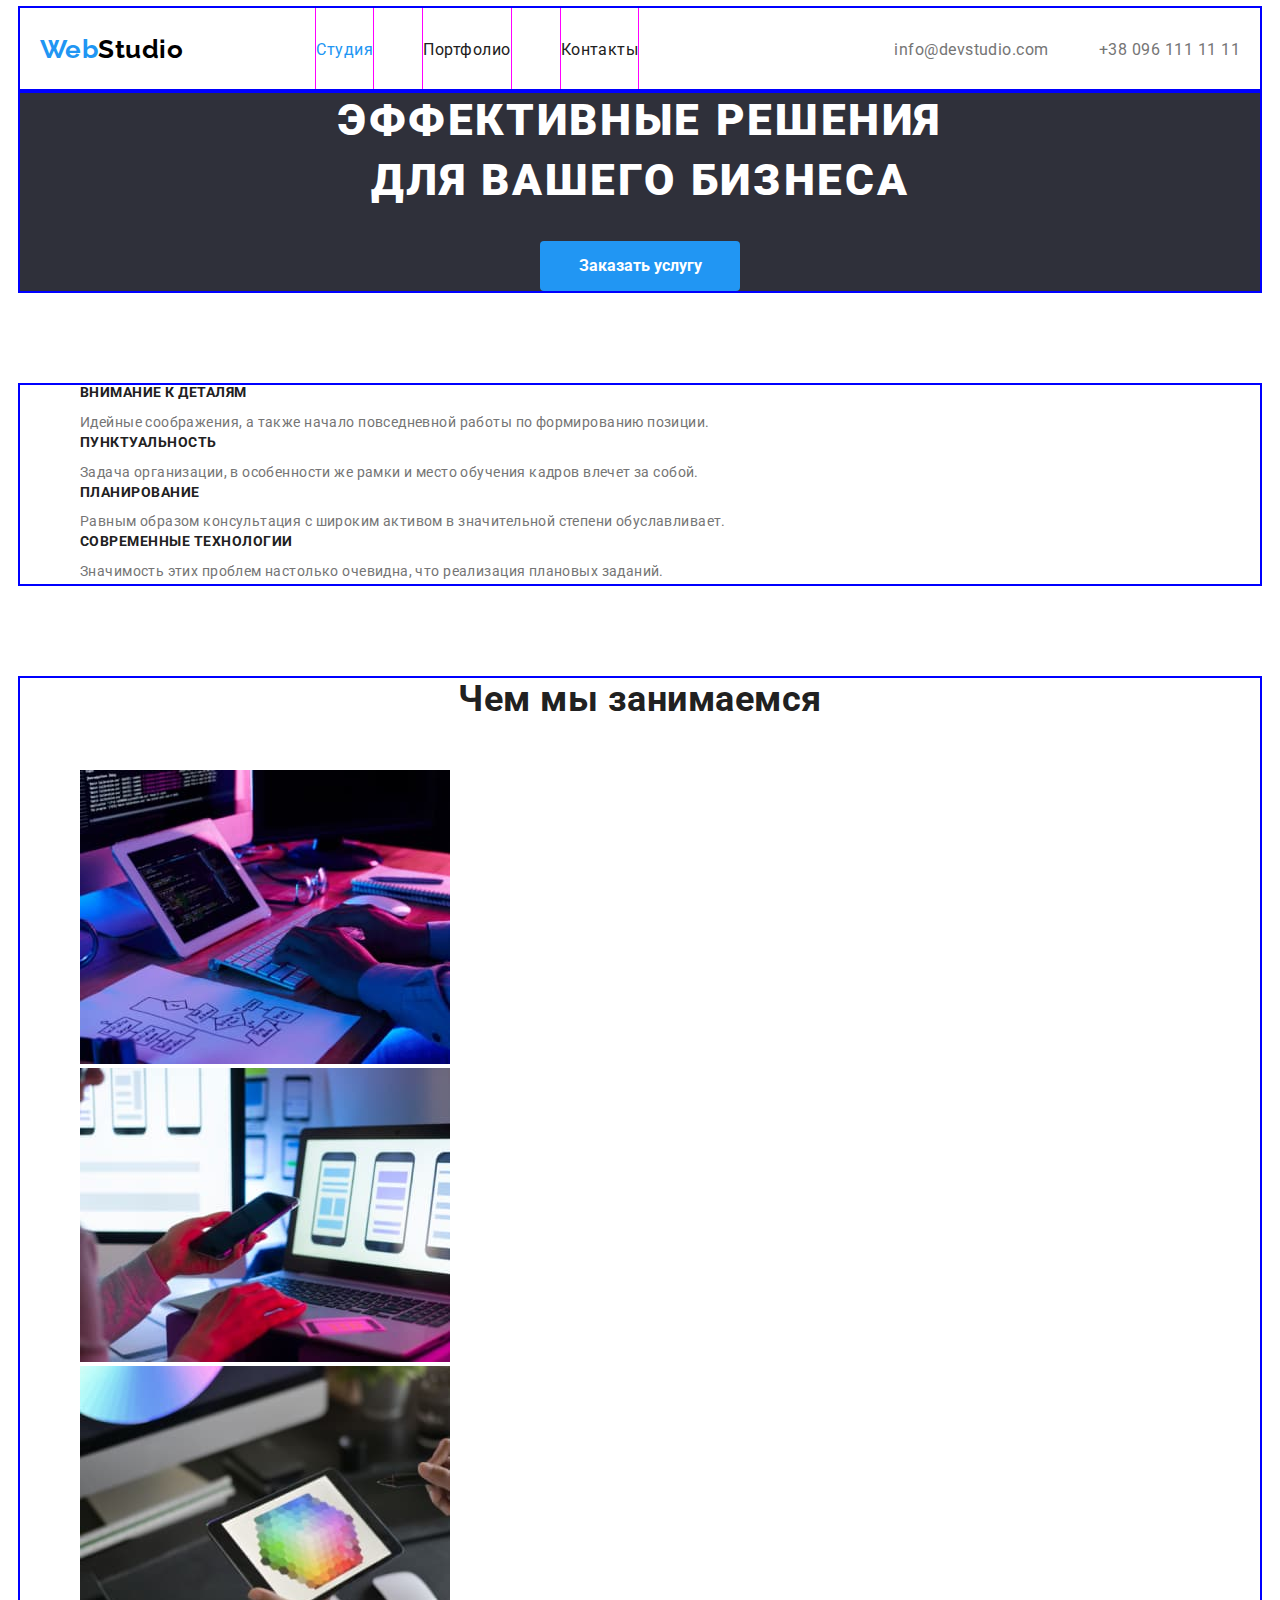
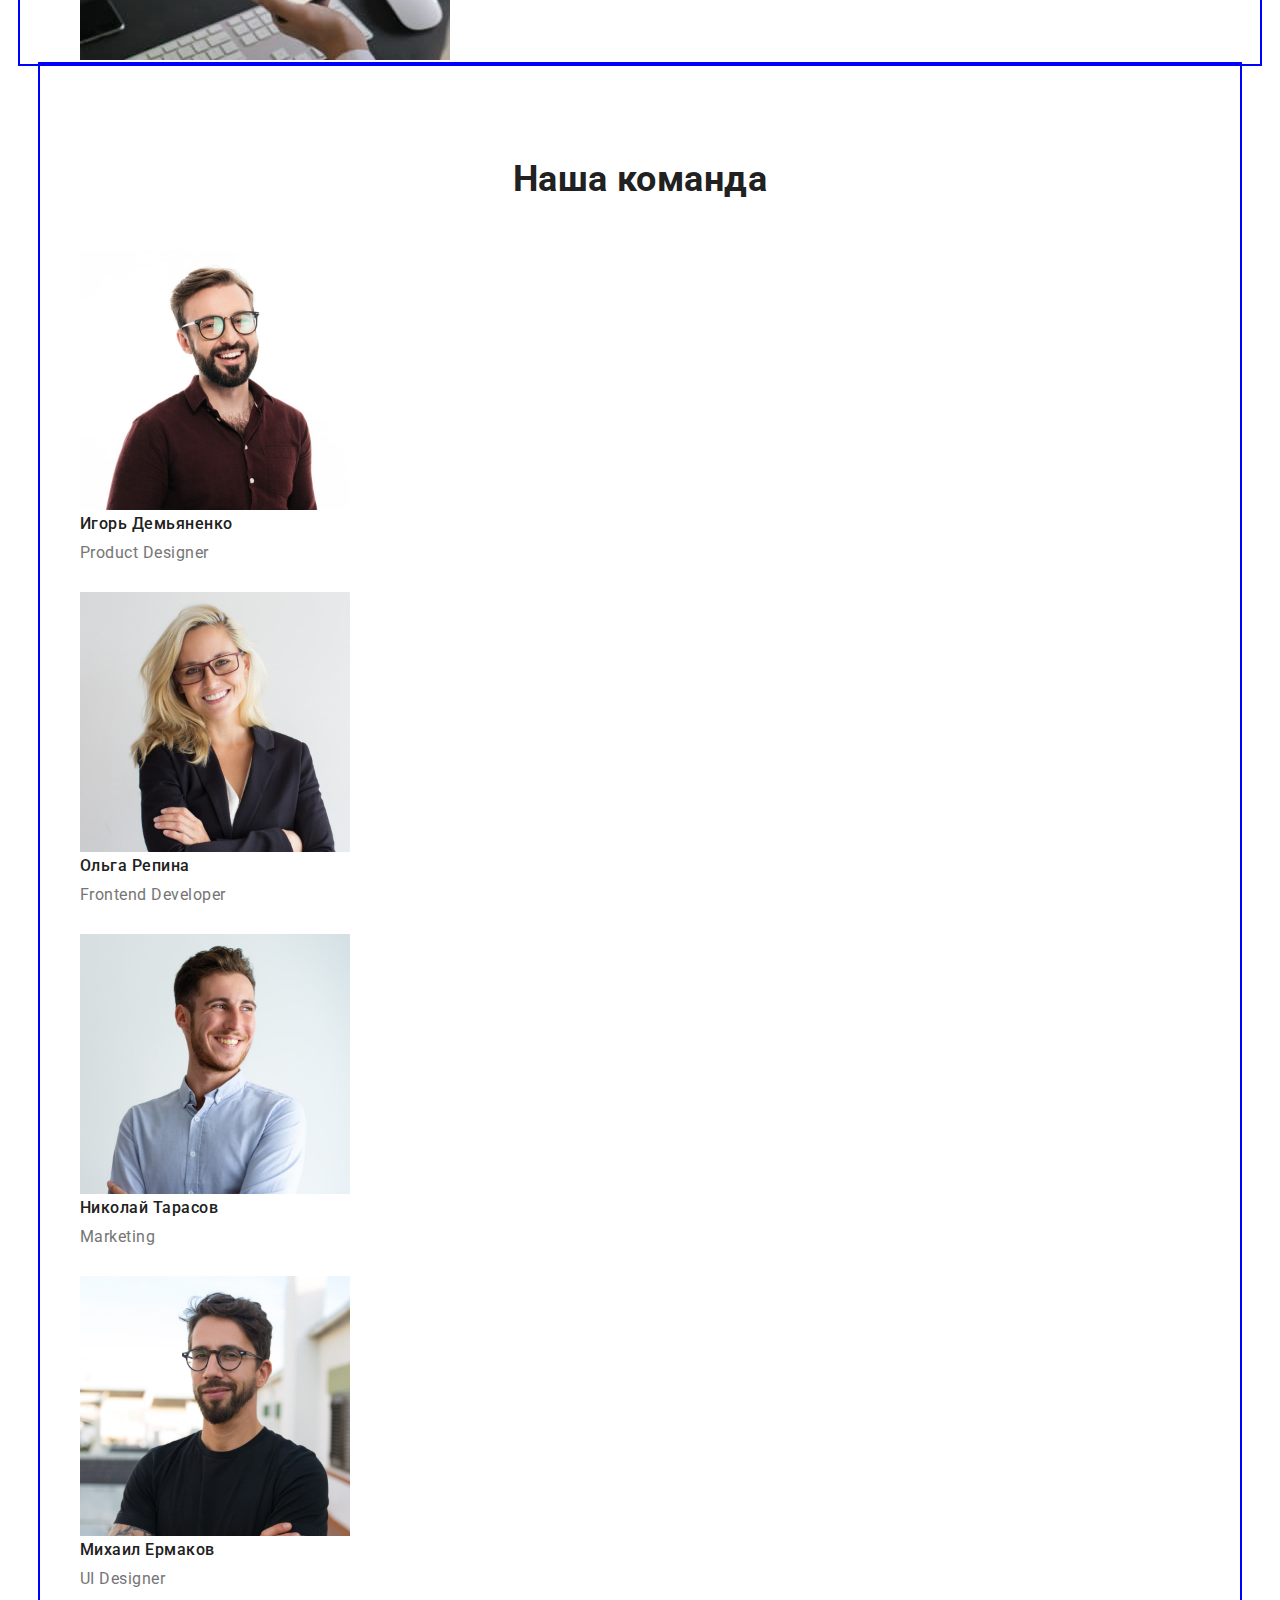
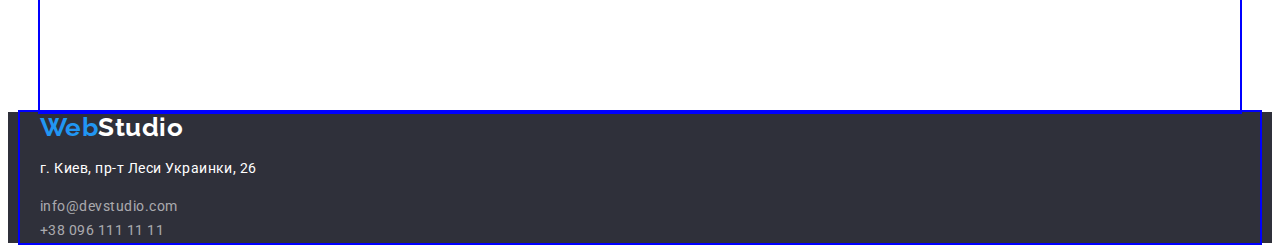
==== index.html @ 8823be4e "Flexbox for main navigation" ====
<!DOCTYPE html>
<html lang="ru">
  <head>
    <meta charset="UTF-8" />
    <meta http-equiv="X-UA-Compatible" content="IE=edge" />
    <meta name="viewport" content="width=device-width, initial-scale=1.0" />
    <link
      href="https://fonts.googleapis.com/css2?family=Raleway:wght@700&family=Roboto:wght@400;500;700;900&display=swap"
      rel="stylesheet"
    />
    <link
      rel="stylesheet"
      href="https://cdnjs.cloudflare.com/ajax/libs/modern-normalize/1.1.0/modern-normalize.min.css"
      integrity="sha512-wpPYUAdjBVSE4KJnH1VR1HeZfpl1ub8YT/NKx4PuQ5NmX2tKuGu6U/JRp5y+Y8XG2tV+wKQpNHVUX03MfMFn9Q=="
      crossorigin="anonymous"
      referrerpolicy="no-referrer"
    />
    <link rel="stylesheet" href="./css/styles.css" />
    <title>goit-markup-hw-03</title>
  </head>
  <body>
    <!--Шапка-->
    <header>
      <nav class="container main-nav">
        <a href="./index.html" class="logo"
          ><span class="first-word">Web</span><span class="second-word">Studio</span></a
        >
        <ul class="site-nav list">
          <li class="item"><a href="./index.html" class="link current">Студия</a></li>
          <li class="item"><a href="./portfolio.html" class="link">Портфолио</a></li>
          <li class="item"><a href="" class="link">Контакты</a></li>
        </ul>

        <ul class="site-auto list">
          <li class="item">
            <a href="mailto:info@devstudio.com" class="link">info@devstudio.com</a>
          </li>
          <li class="item"><a href="tel:+380961111111" class="link">+38 096 111 11 11</a></li>
        </ul>
      </nav>
    </header>

    <!--Главная секция-->
    <main>
      <!--Секция-герой-->
      <section class="hero container">
        <h1 class="hero-title">
          Эффективные решения <br />
          для вашего бизнеса
        </h1>
        <button class="button primary" type="button">Заказать услугу</button>
      </section>

      <!--Характеристика-->
      <section class="section features">
        <div class="container">
          <h2 class="section-title visually-hidden">Характеристика компании</h2>
          <ul class="feature-list list">
            <li>
              <h3 class="title">Внимание к деталям</h3>
              <p class="text">
                Идейные соображения, а также начало повседневной работы по формированию позиции.
              </p>
            </li>
            <li>
              <h3 class="title">Пунктуальность</h3>
              <p class="text">
                Задача организации, в особенности же рамки и место обучения кадров влечет за собой.
              </p>
            </li>
            <li>
              <h3 class="title">Планирование</h3>
              <p class="text">
                Равным образом консультация с широким активом в значительной степени обуславливает.
              </p>
            </li>
            <li>
              <h3 class="title">Современные технологии</h3>
              <p class="text">
                Значимость этих проблем настолько очевидна, что реализация плановых заданий.
              </p>
            </li>
          </ul>
        </div>
      </section>

      <!--Чем занимается компания-->
      <section class="section">
        <div class="container">
          <h2 class="section-title">Чем мы занимаемся</h2>
          <ul class="list">
            <li>
              <img src="./images/programming.jpg" alt="Человек программирует" width="370" />
            </li>
            <li>
              <img src="./images/maket.jpg" alt="Человек создает макет" width="370" />
            </li>
            <li>
              <img src="./images/colour-selection.jpg" alt="Человек выбирает цвета" width="370" />
            </li>
          </ul>
        </div>
      </section>

      <!--Команда-->
      <section class="section">
        <div class="container team-conteiner">
          <h2 class="section-title">Наша команда</h2>
          <ul class="team-list list">
            <li>
              <img src="./images/product-designer.jpg" alt="Фото Игоря Демьяненко" width="270" />
              <h3 class="title">Игорь Демьяненко</h3>
              <p>Product Designer</p>
            </li>
            <li>
              <img src="./images/frontend-developer.jpg" alt="Фото Ольги Репиной" width="270" />
              <h3 class="title">Ольга Репина</h3>
              <p>Frontend Developer</p>
            </li>
            <li>
              <img src="./images/marketing.jpg" alt="Фото Николая Тарасова" width="270" />
              <h3 class="title">Николай Тарасов</h3>
              <p>Marketing</p>
            </li>
            <li>
              <img src="./images/UI-designer.jpg" alt="Фото Михаила Ермакова" width="270" />
              <h3 class="title">Михаил Ермаков</h3>
              <p>UI Designer</p>
            </li>
          </ul>
        </div>
      </section>
    </main>

    <!--Футер-->
    <footer class="footer">
      <div class="container">
        <a href="./index.html" class="logo">
          <span class="first-word">Web</span><span class="second-word">Studio</span>
        </a>
        <address class="addres">
          <p>г. Киев, пр-т Леси Украинки, 26</p>
          <a href="mailto:info@devstudio.com" class="addres-link">info@devstudio.com</a><br />
          <a href="tel:+380961111111" class="addres-link">+38 096 111 11 11</a>
        </address>
      </div>
    </footer>
  </body>
</html>
---- css/styles.css ----
/* font-family: 'Roboto';
font-style: normal; */
/* -----------------------------------------------------------*/
/* цвет шапки: FFFFFF */
/* основной цвет фона:  FFFFFF       E5E5E5 */
/* дополньтельній цвет фона: F5F4FA */
/* цвет футера: 2F303A */
/* -----------------------------------------------------------*/
/* текст лого (шапка): синий - 2196F3 , черній - 000000 */
/* текст навигации: віделено - 2196F3 , в состоянии покоя - 212121 */
/* текст навигации (почта телефон): почта - 2196F3 , телефон -  757575 */
/* главній герой (текст): FFFFFF */
/* главній герой (фон): 2F303A */
/* заголовки 2: 212121 */
/* заголовки 3: 212121 */
/* основной текст: 757575 */
/* текст лого (футер): синий - 2196F3 , белій - FFFFFF */
/* тект (почта телефон)(футер): rgba(255, 255, 255, 0.6); */
/* цвет фона футер: 2F303A */

/* 
logo: font-family: 'Raleway'; 700
nav: font-family: 'Roboto'; 500
h1: font-family: 'Roboto'; 900
button primary: font-family: 'Roboto'; 700
button secondary: font-family: 'Roboto'; 500
h2: font-family: 'Roboto'; 700
p: font-family: 'Roboto'; 400
h3: font-family: 'Roboto'; 500
*/

:root {
  --primary-text-color: #757575;
  --white-text-color: #ffffff;
  --title-text-color: #212121;
  --black-text-color: #000000;
  --accent-color: #2196f3;
  --footer-link-color: rgba(255, 255, 255, 0.6);
  --footer-hover-color: rgba(33, 150, 243, 0.6);
  --dark-bgc: #2f303a;
  --button-navigation-color: #f5f4fa;
}

body {
  background-color: var(--white-text-color);
  color: var(--primary-text-color);

  font-family: 'Roboto', sans-serif;
  letter-spacing: 0.03em;
}

a {
  text-decoration: none;

  cursor: pointer;
}

.list {
  list-style: none;

  margin-top: 0;
  margin-bottom: 0;
}

.visually-hidden {
  position: absolute;
  width: 1px;
  height: 1px;
  margin: -1px;
  border: 0;
  padding: 0;

  white-space: nowrap;
  clip-path: inset(100%);
  clip: rect(0 0 0 0);
  overflow: hidden;
}

/*Навигация сайта*/

.main-nav {
  display: flex;
  align-items: center;
}

.site-nav {
  display: flex;
  margin-left: 93px;
}

.site-nav .item {
  outline: 1px solid #f0f;
}

.site-nav .item + .item {
  margin-left: 50px;
}

/* .site-nav .item:not(:last-child) {
  margin-right: 50px;
} */

.site-nav .link {
  display: block;
  padding-top: 32px;
  padding-bottom: 32px;

  color: var(--title-text-color);
}

.site-nav .link:hover,
.site-nav .link:focus {
  color: var(--accent-color);
}

.site-nav .link.current {
  color: var(--accent-color);
}

.site-auto .link {
  color: var(--primary-text-color);
}

.site-auto .link:hover,
.site-auto .link:focus {
  color: var(--accent-color);
}

.site-auto {
  display: flex;
  margin-left: auto;
}

.site-auto .item + .item {
  margin-left: 50px;
}

.container {
  margin-left: auto;
  margin-right: auto;
  width: 1200px;
  outline: 2px solid blue;
  padding-left: 20px;
  padding-right: 20px;
}

.team-conteiner {
  margin-bottom: 0;
  padding: 94px 0;
}

.portfolio-container {
  margin-bottom: 94px;
}

/* logo decorstion */
.logo {
  font-family: 'Raleway', sans-serif;
  font-weight: 700;
  font-size: 26px;
  line-height: 1.19;
}
.first-word {
  color: var(--accent-color);
}
.second-word {
  color: var(--black-text-color);
}
.logo:hover > span,
.logo:focus > span {
  color: var(--footer-hover-color);
}

/* decoration fof logo in footer */
.footer .second-word {
  color: var(--white-text-color);
}

/*hero section*/
.hero {
  background-color: var(--dark-bgc);
  outline: 2px solid blue;

  text-align: center;
}

.hero-title {
  margin-top: 0;
  margin-bottom: 30px;

  color: var(--white-text-color);

  font-weight: 900;
  font-size: 44px;
  line-height: 1.36;
  letter-spacing: 0.06em;
  text-transform: uppercase;
}

/* section */
.section-title {
  margin-top: 0;
  margin-bottom: 50px;

  color: var(--title-text-color);

  font-weight: 700;
  font-size: 36px;
  /* line-height: 1.17px; */
  text-align: center;
}

.feature-list .title {
  margin-top: 0;
  margin-bottom: 10px;

  color: var(--title-text-color);

  font-weight: 700;
  font-size: 14px;
  line-height: 1.14;
  text-transform: uppercase;
}

.feature-list .text {
  margin-top: 0;
  margin-bottom: 0px;

  font-size: 14px;
  line-height: 1.71;
  font-weight: 400;
  letter-spacing: 0.03em;
}

.features {
  padding-top: 94px;
  padding-bottom: 94px;
}

/* team */
.team-list {
  /* text-align: center; */
  margin-top: 0;
  margin-bottom: 0;
}

.team-list .title {
  margin-top: 0;
  margin-bottom: 10px;

  color: var(--title-text-color);

  font-weight: 500;
  font-size: 16px;
  line-height: 1.19;
}

.team-list p {
  margin-top: 0;
  margin-bottom: 30px;
}

/* portfolio photo  */
.filt-list {
  margin-top: 0;
  margin-bottom: 50px;
}

.portfolio-list {
  font-size: 16px;
  line-height: 1.88;
  letter-spacing: 0.03em;
}

.portfolio-list .title {
  margin-top: 0;
  margin-bottom: 4px;

  color: var(--title-text-color);

  font-weight: 700;
  font-size: 18px;
  line-height: 2;
  letter-spacing: 0.06em;
}

.portfolio-list p {
  margin-top: 0;
  margin-bottom: 20px;
}

.portfolio-list .link {
  color: var(--primary-text-color);
}

.portfolio-list .link:hover,
.portfolio-list .link:focus {
  color: var(--accent-color);
}

.portfolio-list {
  margin-top: 0;
  margin-bottom: 20px;
}

/* button */
button {
  font-family: inherit;

  display: inline-block;
}

.button {
  background-color: var(--white-text-color);
  color: var(--black-text-color);

  font-weight: 500;
  font-size: 16px;
  line-height: 1.62;
  text-align: center;

  cursor: pointer;

  border-radius: 4px;
  padding: 6px 22px;
  min-width: 73px;
  border: none;
}

.button.primary {
  background-color: var(--accent-color);
  color: var(--white-text-color);

  font-weight: 700;
  font-size: 16px;
  line-height: 1.88;
  align-items: center;
  text-align: center;

  padding: 10px 32px;
  min-width: 200px;
}

.button.primary:hover,
.button.primary:focus {
  background-color: var(--white-text-color);
  color: var(--accent-color);
}

.button.secondary {
  background-color: var(--button-navigation-color);
  color: var(--black-text-color);
}

.button.secondary:hover,
.button.secondary:focus {
  background-color: var(--accent-color);
  color: var(--button-navigation-color);
}

/* footer */
.footer {
  background-color: var(--dark-bgc);
  color: var(--white-text-color);
}

.addres {
  font-style: normal;
  font-size: 14px;
  line-height: 1.71;
}

.addres .addres-link {
  color: var(--footer-link-color);
}

.addres .addres-link:hover,
.addres .addres-link:focus {
  color: var(--footer-hover-color);
}

.footer-container {
  margin-top: 0;
  margin-bottom: 0;
  padding: 60px 0;
}

/* .footer-container .logo {
  margin-top: 0;
  margin-bottom: 20px;
}
.addres p {
  margin-top: 0;
  margin-bottom: 9px;
}
.addres a {
  margin-top: 0;
  margin-bottom: 9px;
  background-color: #fff;
} */
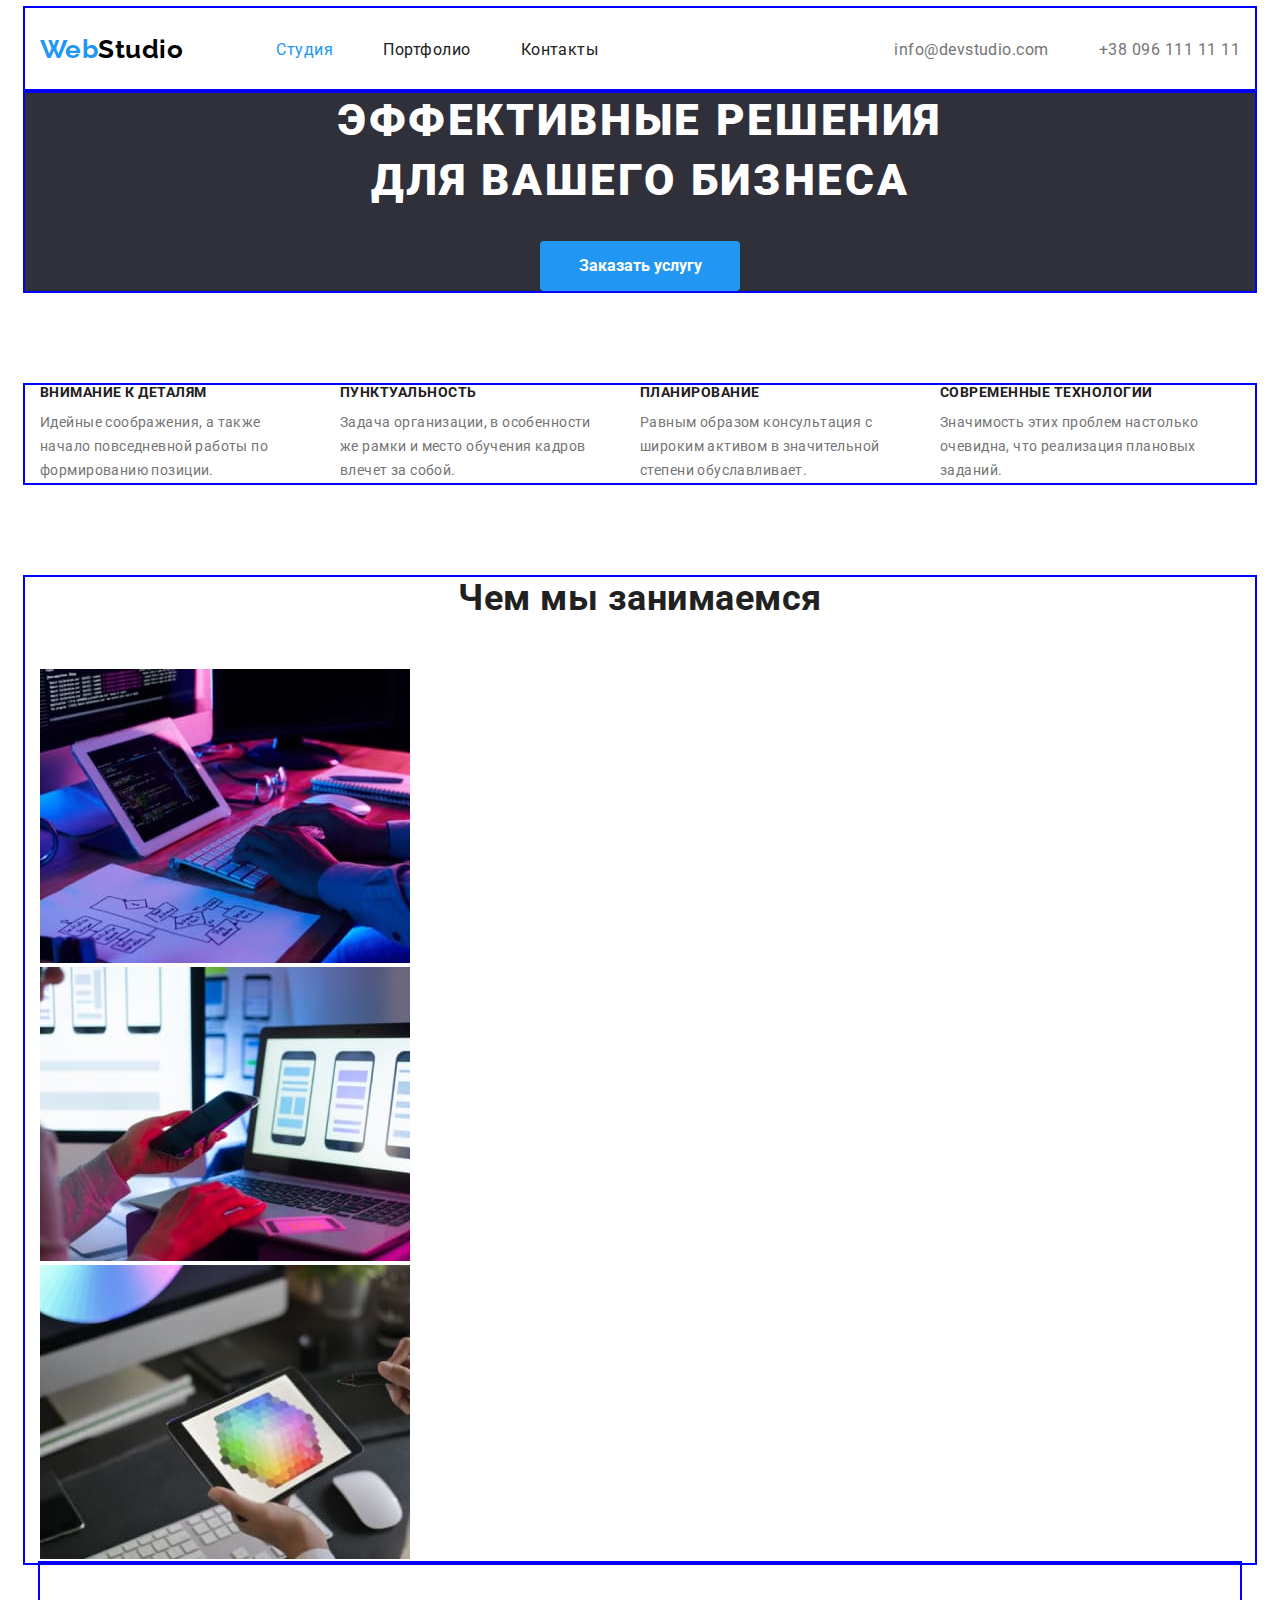
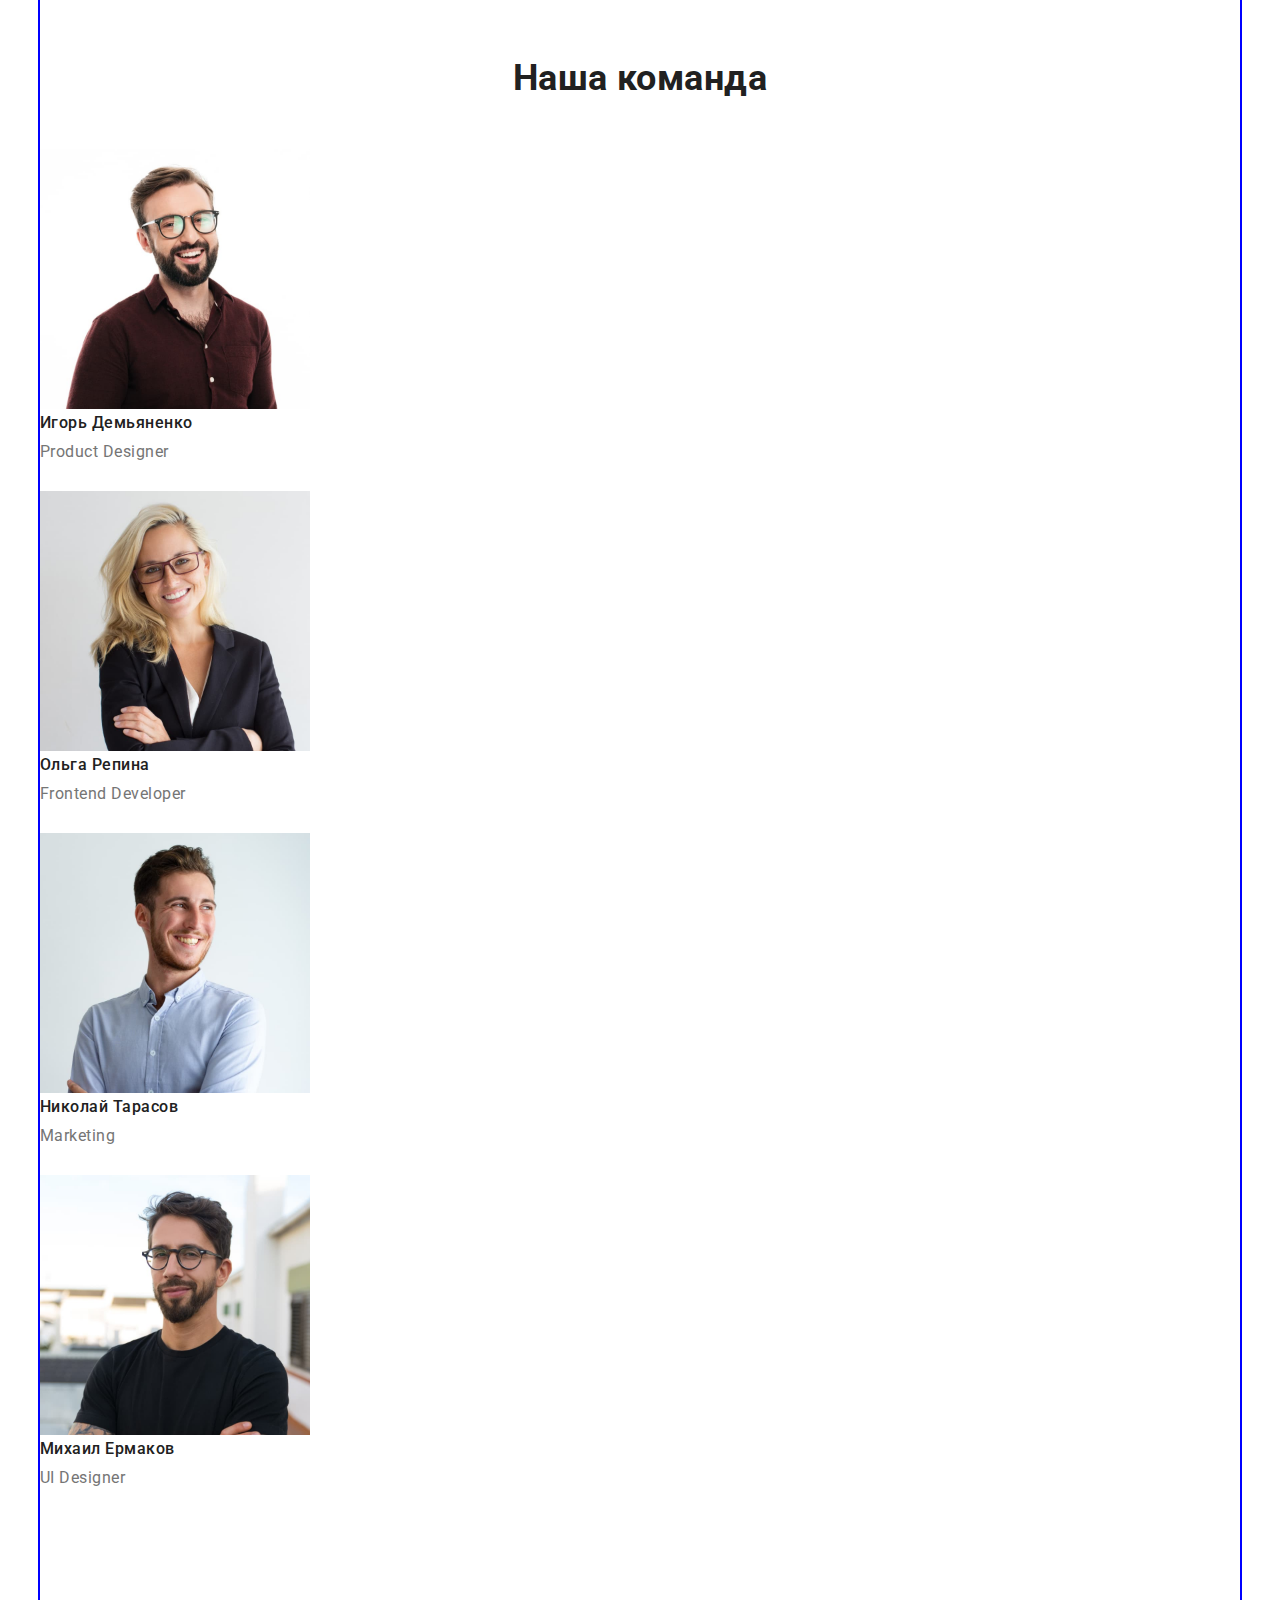
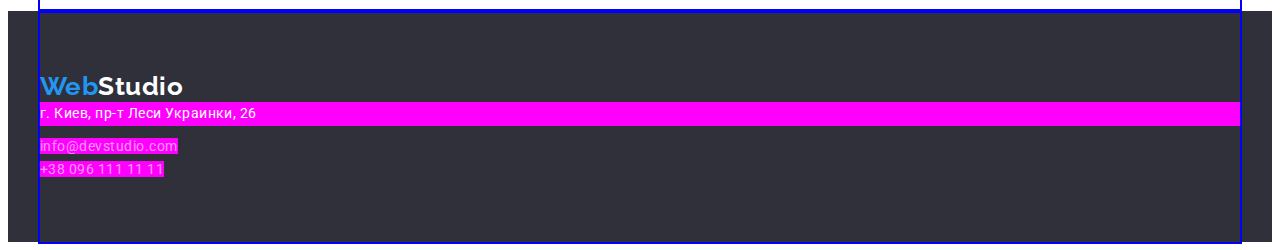
==== commit 34e03f82: "Create flexbox to "Features" + undone flexbox for "portfilio-list"" ====
--- a/index.html
+++ b/index.html
@@ -56,25 +56,25 @@
         <div class="container">
           <h2 class="section-title visually-hidden">Характеристика компании</h2>
           <ul class="feature-list list">
-            <li>
+            <li class="item">
               <h3 class="title">Внимание к деталям</h3>
               <p class="text">
                 Идейные соображения, а также начало повседневной работы по формированию позиции.
               </p>
             </li>
-            <li>
+            <li class="item">
               <h3 class="title">Пунктуальность</h3>
               <p class="text">
                 Задача организации, в особенности же рамки и место обучения кадров влечет за собой.
               </p>
             </li>
-            <li>
+            <li class="item">
               <h3 class="title">Планирование</h3>
               <p class="text">
                 Равным образом консультация с широким активом в значительной степени обуславливает.
               </p>
             </li>
-            <li>
+            <li class="item">
               <h3 class="title">Современные технологии</h3>
               <p class="text">
                 Значимость этих проблем настолько очевидна, что реализация плановых заданий.
@@ -134,7 +134,7 @@
 
     <!--Футер-->
     <footer class="footer">
-      <div class="container">
+      <div class="container footer-container">
         <a href="./index.html" class="logo">
           <span class="first-word">Web</span><span class="second-word">Studio</span>
         </a>
--- a/css/styles.css
+++ b/css/styles.css
@@ -60,6 +60,8 @@
 
   margin-top: 0;
   margin-bottom: 0;
+  padding-left: 0;
+  padding-right: 0;
 }
 
 .visually-hidden {
@@ -88,10 +90,6 @@
   margin-left: 93px;
 }
 
-.site-nav .item {
-  outline: 1px solid #f0f;
-}
-
 .site-nav .item + .item {
   margin-left: 50px;
 }
@@ -140,8 +138,8 @@
   margin-right: auto;
   width: 1200px;
   outline: 2px solid blue;
-  padding-left: 20px;
-  padding-right: 20px;
+  padding-left: 15px;
+  padding-right: 15px;
 }
 
 .team-conteiner {
@@ -171,7 +169,7 @@
   color: var(--footer-hover-color);
 }
 
-/* decoration fof logo in footer */
+/*----------------- decoration fof logo in footer */
 .footer .second-word {
   color: var(--white-text-color);
 }
@@ -210,6 +208,17 @@
   text-align: center;
 }
 
+/* features */
+
+.features {
+  padding-top: 94px;
+  padding-bottom: 94px;
+}
+
+.feature-list {
+  display: flex;
+}
+
 .feature-list .title {
   margin-top: 0;
   margin-bottom: 10px;
@@ -232,9 +241,12 @@
   letter-spacing: 0.03em;
 }
 
-.features {
-  padding-top: 94px;
-  padding-bottom: 94px;
+.feature-list .item {
+  width: 270px;
+}
+
+.feature-list .item + .item {
+  margin-left: 30px;
 }
 
 /* team */
@@ -267,10 +279,30 @@
 }
 
 .portfolio-list {
+  display: flex;
+  flex-wrap: wrap;
+  margin-top: 0;
+  margin-bottom: 20px;
+
   font-size: 16px;
   line-height: 1.88;
   letter-spacing: 0.03em;
-}
+
+  background-color: #f0f;
+}
+.portfolio-list .item {
+  /* width: calc((100%-60px) / 3);
+  margin-right: 30px; */
+  width: calc(100% / 3);
+}
+
+/* .portfolio-list .item:not(:nth-child(3n)) {
+  margin-right: 30px;
+}
+
+.portfolio-list .item:not(nth-last-child(-n + 3)) {
+  margin-right: 30px;
+} */
 
 .portfolio-list .title {
   margin-top: 0;
@@ -296,11 +328,6 @@
 .portfolio-list .link:hover,
 .portfolio-list .link:focus {
   color: var(--accent-color);
-}
-
-.portfolio-list {
-  margin-top: 0;
-  margin-bottom: 20px;
 }
 
 /* button */
@@ -385,16 +412,15 @@
   padding: 60px 0;
 }
 
-/* .footer-container .logo {
+.footer-container .logo {
   margin-top: 0;
   margin-bottom: 20px;
-}
+  outline: #2196f3;
+}
+
+.addres a,
 .addres p {
   margin-top: 0;
   margin-bottom: 9px;
-}
-.addres a {
-  margin-top: 0;
-  margin-bottom: 9px;
-  background-color: #fff;
-} */
+  background-color: #f0f;
+}
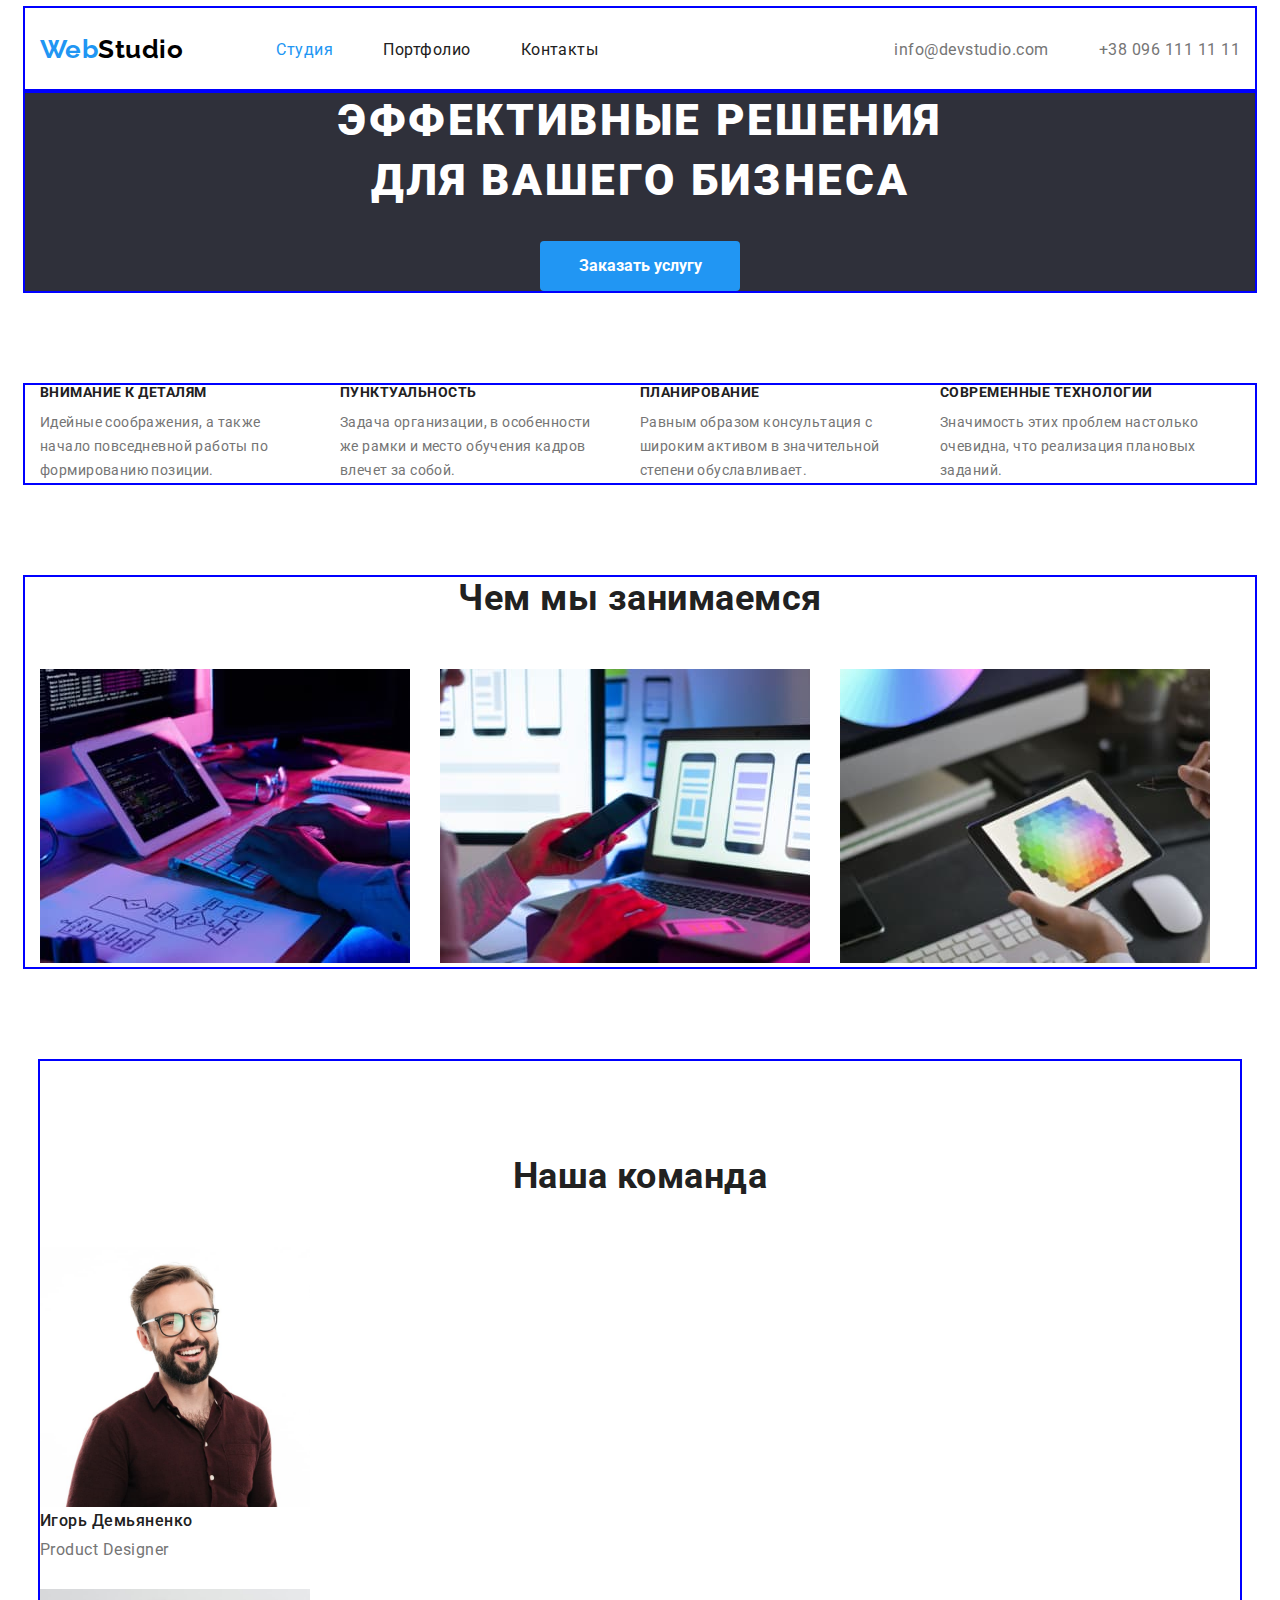
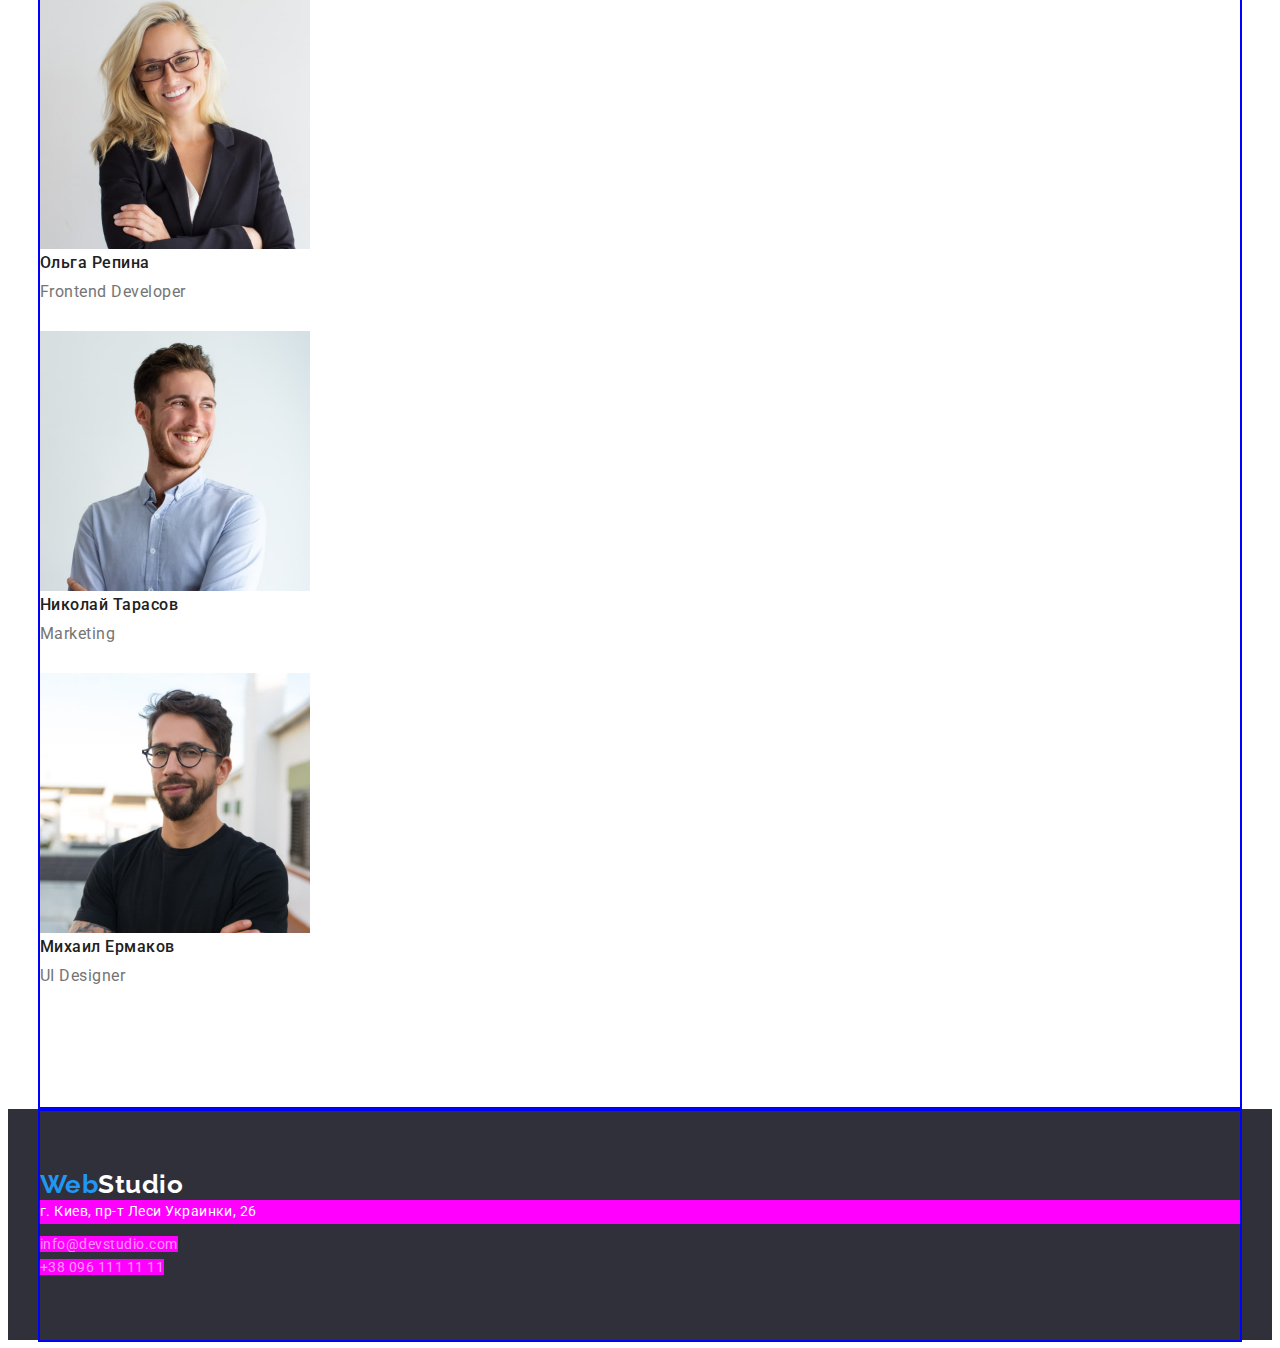
==== commit d395e691: "Create flexbox for occupation-list" ====
--- a/index.html
+++ b/index.html
@@ -39,7 +39,6 @@
         </ul>
       </nav>
     </header>
-
     <!--Главная секция-->
     <main>
       <!--Секция-герой-->
@@ -88,14 +87,14 @@
       <section class="section">
         <div class="container">
           <h2 class="section-title">Чем мы занимаемся</h2>
-          <ul class="list">
-            <li>
+          <ul class="occupation-list list">
+            <li class="item">
               <img src="./images/programming.jpg" alt="Человек программирует" width="370" />
             </li>
-            <li>
+            <li class="item">
               <img src="./images/maket.jpg" alt="Человек создает макет" width="370" />
             </li>
-            <li>
+            <li class="item">
               <img src="./images/colour-selection.jpg" alt="Человек выбирает цвета" width="370" />
             </li>
           </ul>
--- a/css/styles.css
+++ b/css/styles.css
@@ -248,6 +248,15 @@
 .feature-list .item + .item {
   margin-left: 30px;
 }
+/* ocupation */
+.occupation-list {
+  display: flex;
+  margin-bottom: 94px;
+}
+
+.occupation-list .item:not(:nth-last-child(-n + 1)) {
+  margin-right: 30px;
+}
 
 /* team */
 .team-list {
@@ -281,6 +290,7 @@
 .portfolio-list {
   display: flex;
   flex-wrap: wrap;
+  margin-right: 0;
   margin-top: 0;
   margin-bottom: 20px;
 
@@ -291,18 +301,18 @@
   background-color: #f0f;
 }
 .portfolio-list .item {
-  /* width: calc((100%-60px) / 3);
-  margin-right: 30px; */
-  width: calc(100% / 3);
-}
-
-/* .portfolio-list .item:not(:nth-child(3n)) {
+  width: 370px;
+  margin-right: 0;
+  margin-bottom: 0;
+}
+
+.portfolio-list .item:not(:nth-child(3n)) {
   margin-right: 30px;
 }
 
-.portfolio-list .item:not(nth-last-child(-n + 3)) {
-  margin-right: 30px;
-} */
+.portfolio-list .item:not(:nth-last-child(-n + 3)) {
+  margin-bottom: 20px;
+}
 
 .portfolio-list .title {
   margin-top: 0;
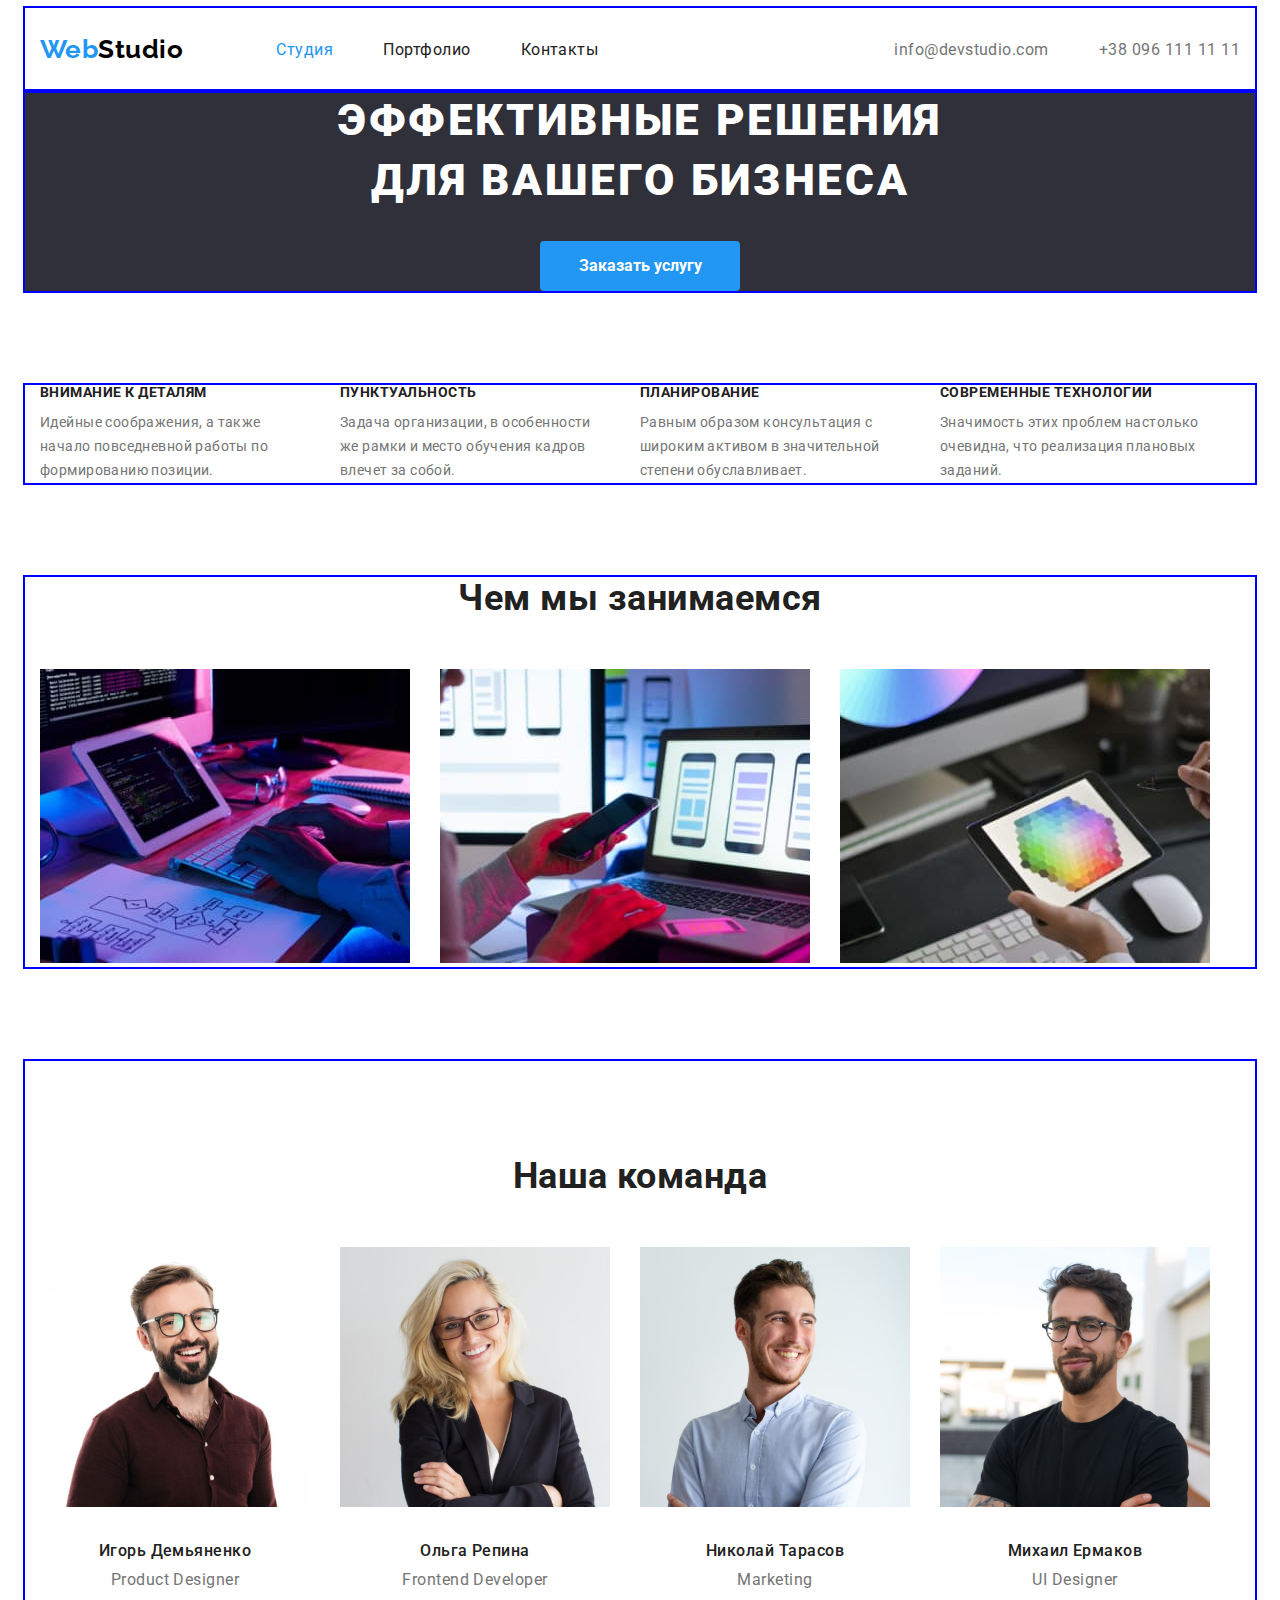
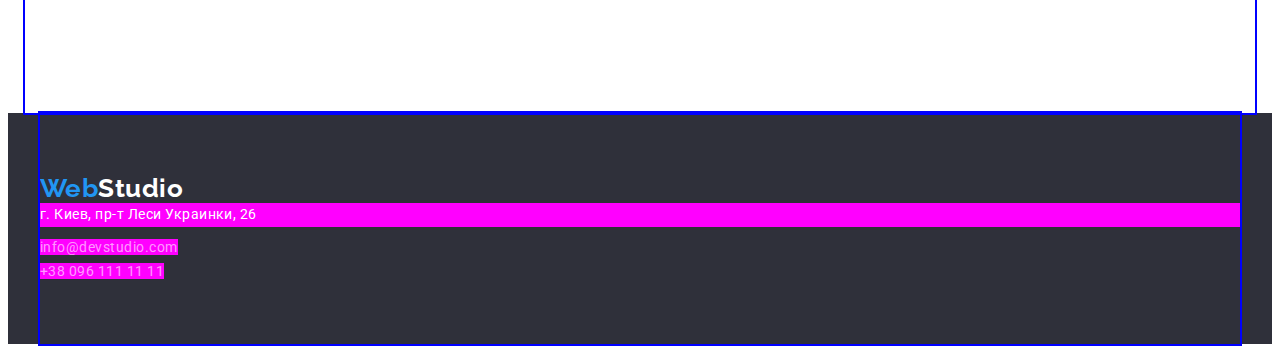
==== commit 1c9547d1: "Create flexbox for team-list" ====
--- a/index.html
+++ b/index.html
@@ -106,23 +106,43 @@
         <div class="container team-conteiner">
           <h2 class="section-title">Наша команда</h2>
           <ul class="team-list list">
-            <li>
-              <img src="./images/product-designer.jpg" alt="Фото Игоря Демьяненко" width="270" />
+            <li class="item">
+              <img
+                src="./images/product-designer.jpg"
+                alt="Фото Игоря Демьяненко"
+                width="270"
+                class="img"
+              />
               <h3 class="title">Игорь Демьяненко</h3>
               <p>Product Designer</p>
             </li>
-            <li>
-              <img src="./images/frontend-developer.jpg" alt="Фото Ольги Репиной" width="270" />
+            <li class="item">
+              <img
+                src="./images/frontend-developer.jpg"
+                alt="Фото Ольги Репиной"
+                width="270"
+                class="img"
+              />
               <h3 class="title">Ольга Репина</h3>
               <p>Frontend Developer</p>
             </li>
-            <li>
-              <img src="./images/marketing.jpg" alt="Фото Николая Тарасова" width="270" />
+            <li class="item">
+              <img
+                src="./images/marketing.jpg"
+                alt="Фото Николая Тарасова"
+                width="270"
+                class="img"
+              />
               <h3 class="title">Николай Тарасов</h3>
               <p>Marketing</p>
             </li>
-            <li>
-              <img src="./images/UI-designer.jpg" alt="Фото Михаила Ермакова" width="270" />
+            <li class="item">
+              <img
+                src="./images/UI-designer.jpg"
+                alt="Фото Михаила Ермакова"
+                width="270"
+                class="img"
+              />
               <h3 class="title">Михаил Ермаков</h3>
               <p>UI Designer</p>
             </li>
--- a/css/styles.css
+++ b/css/styles.css
@@ -142,11 +142,6 @@
   padding-right: 15px;
 }
 
-.team-conteiner {
-  margin-bottom: 0;
-  padding: 94px 0;
-}
-
 .portfolio-container {
   margin-bottom: 94px;
 }
@@ -259,10 +254,28 @@
 }
 
 /* team */
+.team-conteiner {
+  margin-bottom: 0;
+  padding-top: 94px;
+  padding-bottom: 94px;
+}
+
 .team-list {
-  /* text-align: center; */
+  display: flex;
   margin-top: 0;
   margin-bottom: 0;
+}
+
+.team-list .item:not(:nth-last-child(-n + 1)) {
+  margin-right: 30px;
+}
+
+.team-list .item {
+  text-align: center;
+}
+
+.team-list .img {
+  margin-bottom: 30px;
 }
 
 .team-list .title {
@@ -283,9 +296,15 @@
 
 /* portfolio photo  */
 .filt-list {
+  /* display: flex; */
+
   margin-top: 0;
   margin-bottom: 50px;
 }
+
+/* .filt-list .item {
+  justify-items: center;
+} */
 
 .portfolio-list {
   display: flex;
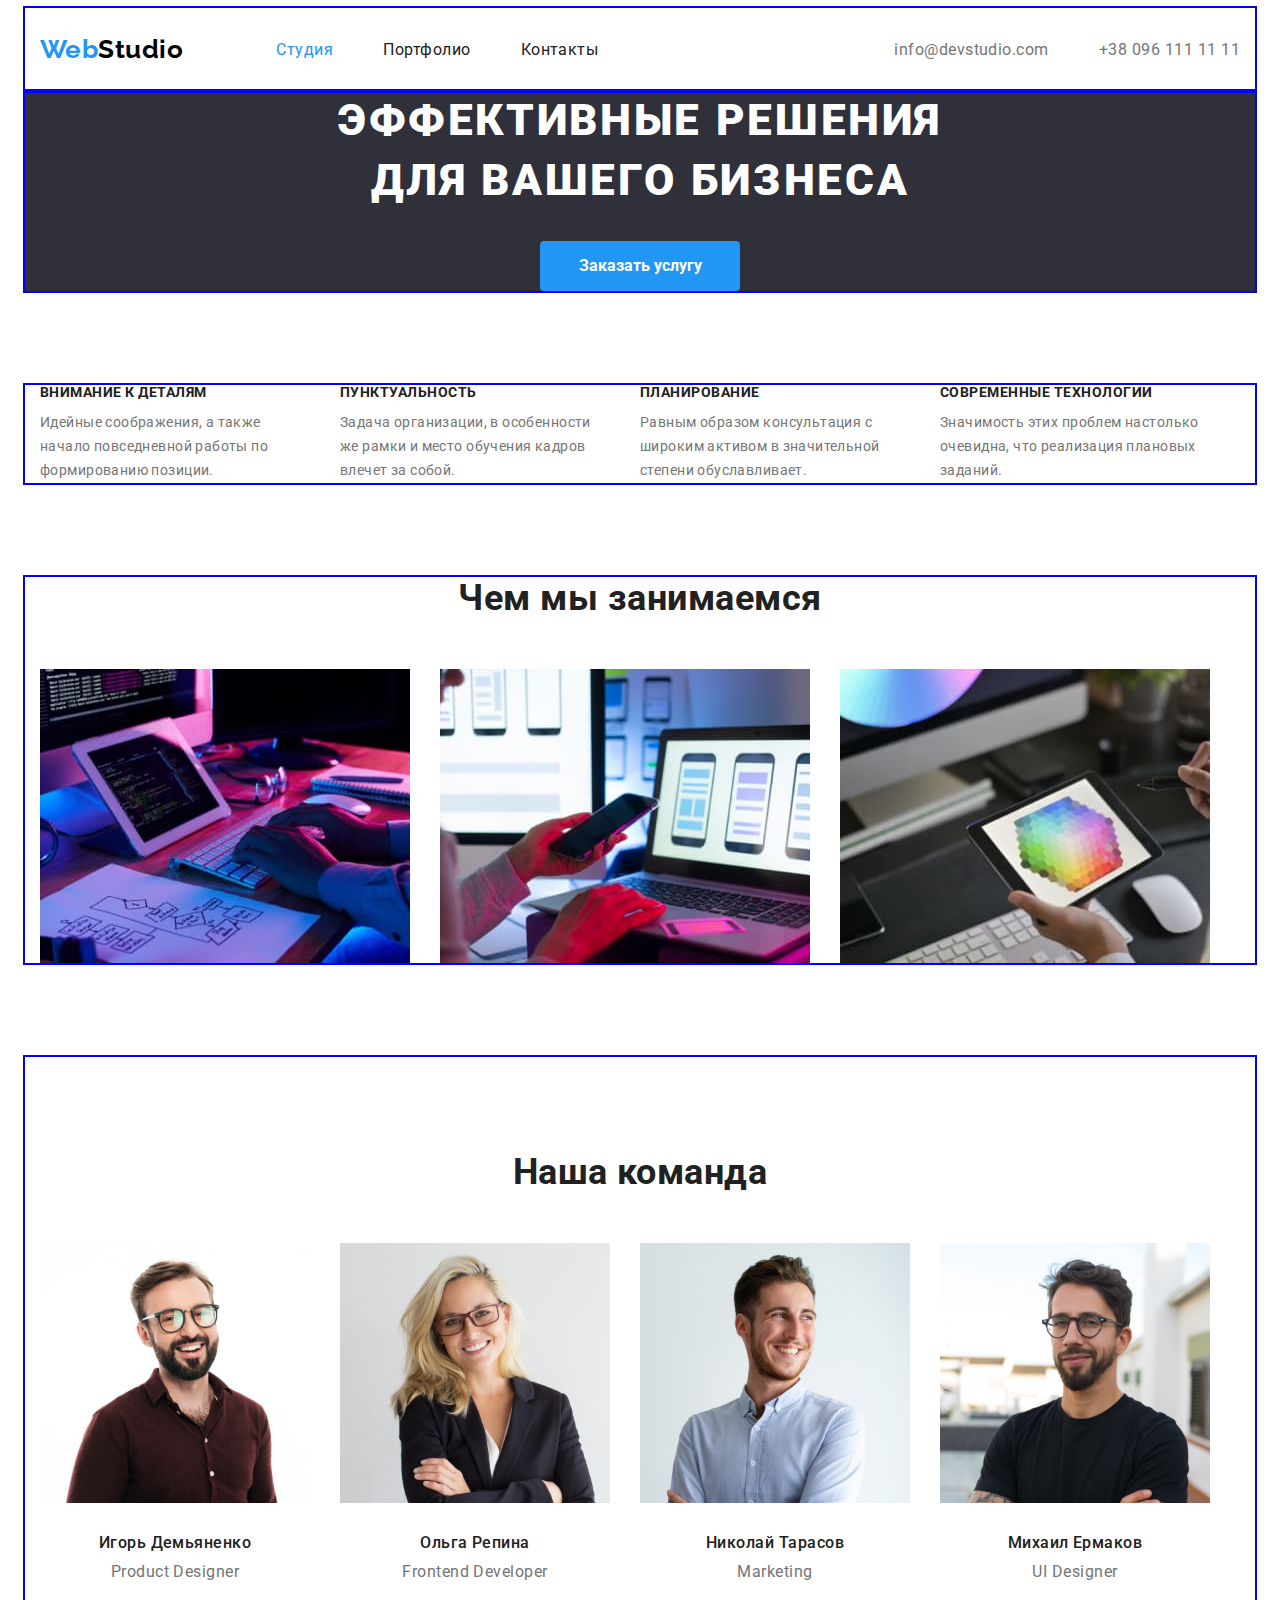
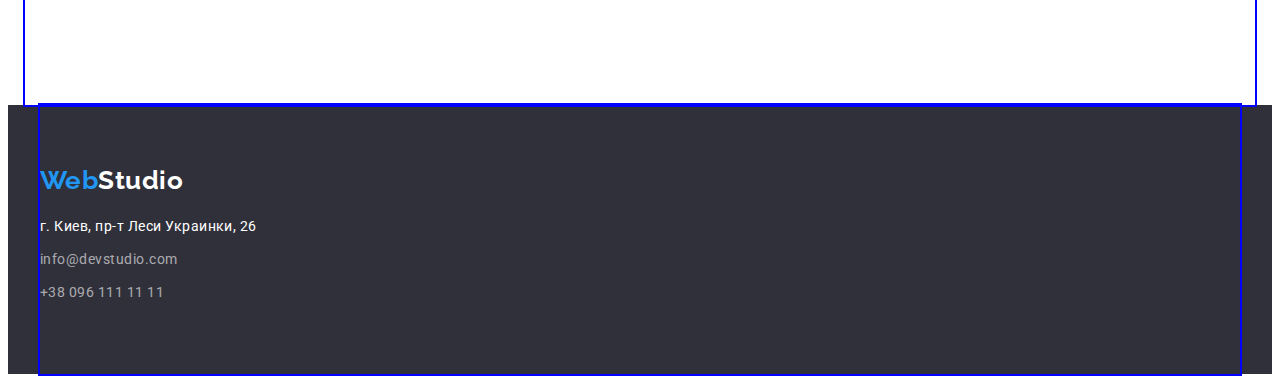
==== commit f4c0e0e1: "Completed flexbox + margin/padding for footer" ====
--- a/index.html
+++ b/index.html
@@ -159,7 +159,7 @@
         </a>
         <address class="addres">
           <p>г. Киев, пр-т Леси Украинки, 26</p>
-          <a href="mailto:info@devstudio.com" class="addres-link">info@devstudio.com</a><br />
+          <a href="mailto:info@devstudio.com" class="addres-link">info@devstudio.com</a>
           <a href="tel:+380961111111" class="addres-link">+38 096 111 11 11</a>
         </address>
       </div>
--- a/css/styles.css
+++ b/css/styles.css
@@ -50,6 +50,10 @@
 }
 
 a {
+  /*-------------------*/
+  margin: 0;
+  padding: 0;
+  /*-------------------*/
   text-decoration: none;
 
   cursor: pointer;
@@ -78,6 +82,9 @@
   overflow: hidden;
 }
 
+img {
+  display: block;
+}
 /*Навигация сайта*/
 
 .main-nav {
@@ -136,7 +143,7 @@
 .container {
   margin-left: auto;
   margin-right: auto;
-  width: 1200px;
+  width: 1200px; /*width: 1200px;*/
   outline: 2px solid blue;
   padding-left: 15px;
   padding-right: 15px;
@@ -294,18 +301,27 @@
   margin-bottom: 30px;
 }
 
+/* fiftr buttons */
+
+.filtr-list {
+  display: flex;
+  justify-content: center;
+  margin-top: 0;
+  margin-bottom: 50px;
+}
+
+.filtr-list .item:not(:nth-last-child(-n + 1)) {
+  margin-right: 8px;
+}
+
 /* portfolio photo  */
-.filt-list {
-  /* display: flex; */
-
-  margin-top: 0;
-  margin-bottom: 50px;
-}
-
-/* .filt-list .item {
-  justify-items: center;
-} */
-
+
+.portfolio {
+  display: block;
+
+  padding-top: 94px;
+  padding-bottom: 94px;
+}
 .portfolio-list {
   display: flex;
   flex-wrap: wrap;
@@ -442,14 +458,14 @@
 }
 
 .footer-container .logo {
+  display: block;
   margin-top: 0;
   margin-bottom: 20px;
-  outline: #2196f3;
-}
-
-.addres a,
+}
+
+.addres .addres-link,
 .addres p {
+  display: block;
   margin-top: 0;
   margin-bottom: 9px;
-  background-color: #f0f;
-}
+}
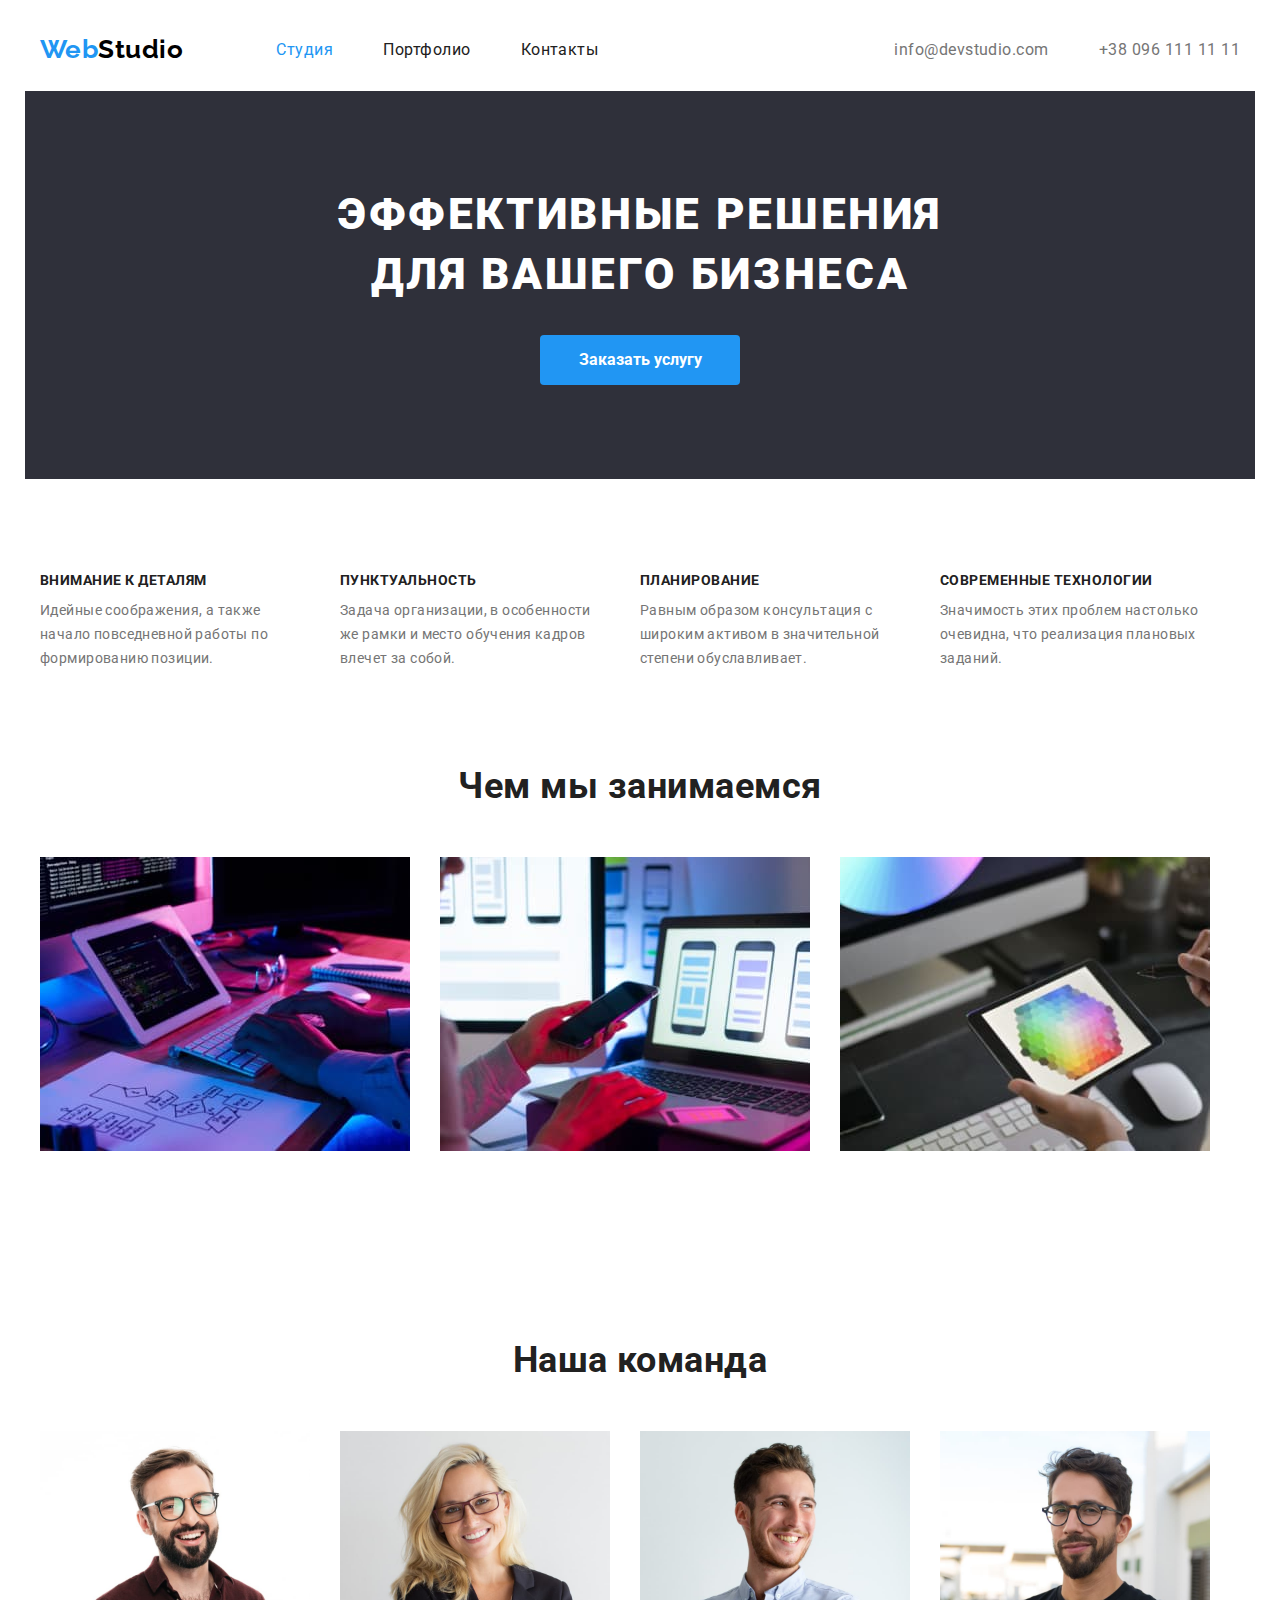
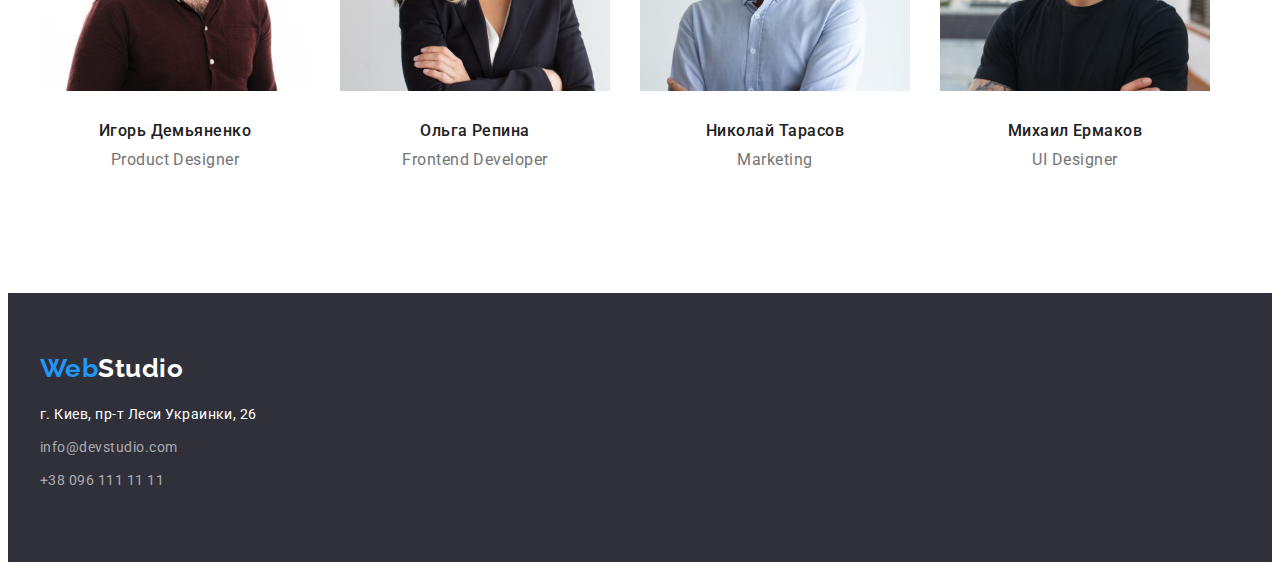
==== commit 8c7443d9: "Some fixes for homework" ====
--- a/index.html
+++ b/index.html
@@ -20,7 +20,7 @@
   </head>
   <body>
     <!--Шапка-->
-    <header>
+    <header class="header">
       <nav class="container main-nav">
         <a href="./index.html" class="logo"
           ><span class="first-word">Web</span><span class="second-word">Studio</span></a
@@ -85,7 +85,7 @@
 
       <!--Чем занимается компания-->
       <section class="section">
-        <div class="container">
+        <div class="container occupation">
           <h2 class="section-title">Чем мы занимаемся</h2>
           <ul class="occupation-list list">
             <li class="item">
--- a/css/styles.css
+++ b/css/styles.css
@@ -17,6 +17,7 @@
 /* текст лого (футер): синий - 2196F3 , белій - FFFFFF */
 /* тект (почта телефон)(футер): rgba(255, 255, 255, 0.6); */
 /* цвет фона футер: 2F303A */
+/* цвет границы главной навигации: #ECECEC */
 
 /* 
 logo: font-family: 'Raleway'; 700
@@ -39,6 +40,7 @@
   --footer-hover-color: rgba(33, 150, 243, 0.6);
   --dark-bgc: #2f303a;
   --button-navigation-color: #f5f4fa;
+  --border-nav-color: #ececec;
 }
 
 body {
@@ -90,6 +92,12 @@
 .main-nav {
   display: flex;
   align-items: center;
+
+  border: 1xp solid var(--border-nav-color);
+}
+
+.header > .main-nav {
+  padding: 0 15px;
 }
 
 .site-nav {
@@ -144,13 +152,8 @@
   margin-left: auto;
   margin-right: auto;
   width: 1200px; /*width: 1200px;*/
-  outline: 2px solid blue;
-  padding-left: 15px;
-  padding-right: 15px;
-}
-
-.portfolio-container {
-  margin-bottom: 94px;
+  /* outline: 2px solid blue; */
+  padding: 94px 15px;
 }
 
 /* logo decorstion */
@@ -179,7 +182,7 @@
 /*hero section*/
 .hero {
   background-color: var(--dark-bgc);
-  outline: 2px solid blue;
+  /* outline: 2px solid blue; */
 
   text-align: center;
 }
@@ -211,11 +214,11 @@
 }
 
 /* features */
-
+/* 
 .features {
   padding-top: 94px;
   padding-bottom: 94px;
-}
+} */
 
 .feature-list {
   display: flex;
@@ -251,9 +254,13 @@
   margin-left: 30px;
 }
 /* ocupation */
+.occupation {
+  padding: 0 15px 94px 15px;
+}
+
 .occupation-list {
   display: flex;
-  margin-bottom: 94px;
+  /* margin-bottom: 94px; */
 }
 
 .occupation-list .item:not(:nth-last-child(-n + 1)) {
@@ -318,9 +325,6 @@
 
 .portfolio {
   display: block;
-
-  padding-top: 94px;
-  padding-bottom: 94px;
 }
 .portfolio-list {
   display: flex;
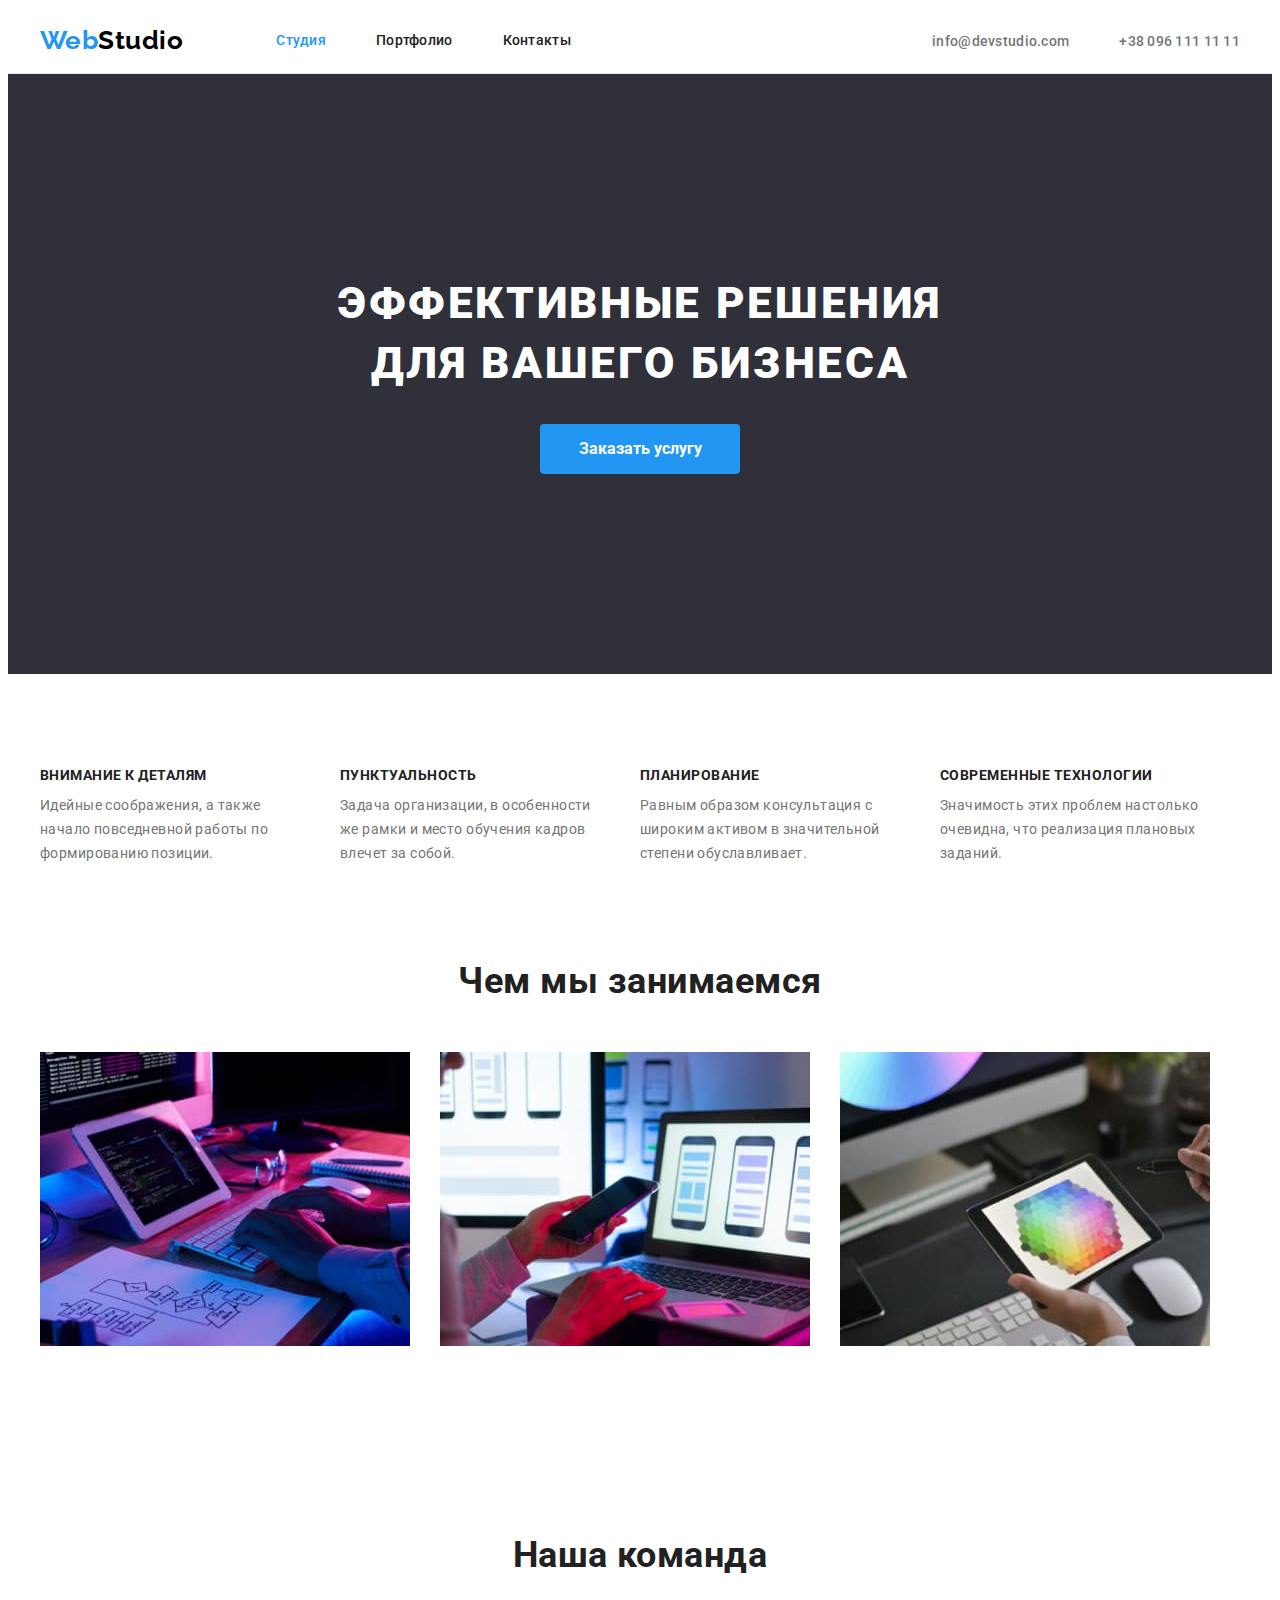
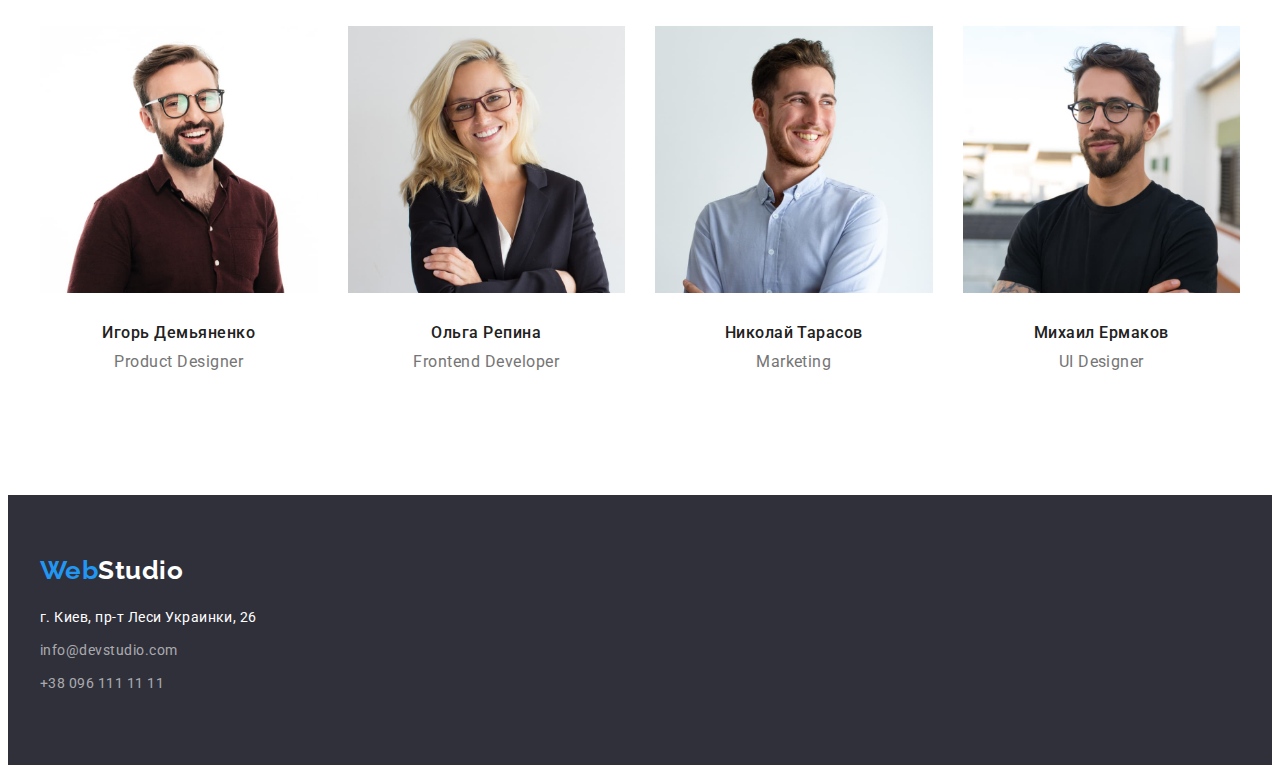
==== commit 792f68f0: "Fixes for mentor (hw3)" ====
--- a/index.html
+++ b/index.html
@@ -51,7 +51,7 @@
       </section>
 
       <!--Характеристика-->
-      <section class="section features">
+      <section class="section">
         <div class="container">
           <h2 class="section-title visually-hidden">Характеристика компании</h2>
           <ul class="feature-list list">
@@ -84,8 +84,8 @@
       </section>
 
       <!--Чем занимается компания-->
-      <section class="section">
-        <div class="container occupation">
+      <section class="section occupation">
+        <div class="container">
           <h2 class="section-title">Чем мы занимаемся</h2>
           <ul class="occupation-list list">
             <li class="item">
@@ -113,8 +113,10 @@
                 width="270"
                 class="img"
               />
-              <h3 class="title">Игорь Демьяненко</h3>
-              <p>Product Designer</p>
+              <div class="team-caption">
+                <h3 class="title">Игорь Демьяненко</h3>
+                <p>Product Designer</p>
+              </div>
             </li>
             <li class="item">
               <img
@@ -123,8 +125,10 @@
                 width="270"
                 class="img"
               />
-              <h3 class="title">Ольга Репина</h3>
-              <p>Frontend Developer</p>
+              <div class="team-caption">
+                <h3 class="title">Ольга Репина</h3>
+                <p>Frontend Developer</p>
+              </div>
             </li>
             <li class="item">
               <img
@@ -133,8 +137,10 @@
                 width="270"
                 class="img"
               />
-              <h3 class="title">Николай Тарасов</h3>
-              <p>Marketing</p>
+              <div class="team-caption">
+                <h3 class="title">Николай Тарасов</h3>
+                <p>Marketing</p>
+              </div>
             </li>
             <li class="item">
               <img
@@ -143,8 +149,10 @@
                 width="270"
                 class="img"
               />
-              <h3 class="title">Михаил Ермаков</h3>
-              <p>UI Designer</p>
+              <div class="team-caption">
+                <h3 class="title">Михаил Ермаков</h3>
+                <p>UI Designer</p>
+              </div>
             </li>
           </ul>
         </div>
--- a/css/styles.css
+++ b/css/styles.css
@@ -18,6 +18,7 @@
 /* тект (почта телефон)(футер): rgba(255, 255, 255, 0.6); */
 /* цвет фона футер: 2F303A */
 /* цвет границы главной навигации: #ECECEC */
+/* цвет границы портфолио: #EEEEEE */
 
 /* 
 logo: font-family: 'Raleway'; 700
@@ -41,6 +42,7 @@
   --dark-bgc: #2f303a;
   --button-navigation-color: #f5f4fa;
   --border-nav-color: #ececec;
+  --border-portfolio-color: #eeeeee;
 }
 
 body {
@@ -68,6 +70,13 @@
   margin-bottom: 0;
   padding-left: 0;
   padding-right: 0;
+}
+
+.link {
+  font-weight: 500;
+  font-size: 14px;
+  line-height: 1.14px;
+  letter-spacing: 0.02em;
 }
 
 .visually-hidden {
@@ -86,18 +95,17 @@
 
 img {
   display: block;
+  width: 100%;
 }
 /*Навигация сайта*/
-
-.main-nav {
+/* main-nav ->? padding: 0 15px; */
+.header {
+  border-bottom: 1px solid var(--border-nav-color);
+}
+
+.header > .main-nav {
   display: flex;
   align-items: center;
-
-  border: 1xp solid var(--border-nav-color);
-}
-
-.header > .main-nav {
-  padding: 0 15px;
 }
 
 .site-nav {
@@ -151,9 +159,8 @@
 .container {
   margin-left: auto;
   margin-right: auto;
-  width: 1200px; /*width: 1200px;*/
-  /* outline: 2px solid blue; */
-  padding: 94px 15px;
+  width: 1200px;
+  padding: 0 15px;
 }
 
 /* logo decorstion */
@@ -179,10 +186,15 @@
   color: var(--white-text-color);
 }
 
+.section {
+  padding: 94px 0;
+}
+
 /*hero section*/
 .hero {
+  width: 100%;
+  padding: 200px 0;
   background-color: var(--dark-bgc);
-  /* outline: 2px solid blue; */
 
   text-align: center;
 }
@@ -214,11 +226,6 @@
 }
 
 /* features */
-/* 
-.features {
-  padding-top: 94px;
-  padding-bottom: 94px;
-} */
 
 .feature-list {
   display: flex;
@@ -253,14 +260,15 @@
 .feature-list .item + .item {
   margin-left: 30px;
 }
+
 /* ocupation */
 .occupation {
-  padding: 0 15px 94px 15px;
-}
-
+  padding-top: 0;
+}
+
+/* margin-bottom: 94px; */
 .occupation-list {
   display: flex;
-  /* margin-bottom: 94px; */
 }
 
 .occupation-list .item:not(:nth-last-child(-n + 1)) {
@@ -268,10 +276,10 @@
 }
 
 /* team */
+/* padding-top: 94px;
+  padding-bottom: 94px; */
 .team-conteiner {
   margin-bottom: 0;
-  padding-top: 94px;
-  padding-bottom: 94px;
 }
 
 .team-list {
@@ -286,10 +294,6 @@
 
 .team-list .item {
   text-align: center;
-}
-
-.team-list .img {
-  margin-bottom: 30px;
 }
 
 .team-list .title {
@@ -302,10 +306,12 @@
   font-size: 16px;
   line-height: 1.19;
 }
+.team-caption {
+  padding: 30px 0;
+}
 
 .team-list p {
-  margin-top: 0;
-  margin-bottom: 30px;
+  margin: 0;
 }
 
 /* fiftr buttons */
@@ -325,7 +331,9 @@
 
 .portfolio {
   display: block;
-}
+  padding: 94px 0;
+}
+
 .portfolio-list {
   display: flex;
   flex-wrap: wrap;
@@ -336,13 +344,12 @@
   font-size: 16px;
   line-height: 1.88;
   letter-spacing: 0.03em;
-
-  background-color: #f0f;
 }
 .portfolio-list .item {
   width: 370px;
   margin-right: 0;
   margin-bottom: 0;
+  border: 1px solid var(--border-portfolio-color);
 }
 
 .portfolio-list .item:not(:nth-child(3n)) {
@@ -365,9 +372,8 @@
   letter-spacing: 0.06em;
 }
 
-.portfolio-list p {
-  margin-top: 0;
-  margin-bottom: 20px;
+.portfolio-caption {
+  padding: 20px 24px;
 }
 
 .portfolio-list .link {
@@ -436,6 +442,7 @@
 
 /* footer */
 .footer {
+  padding: 60px 0;
   background-color: var(--dark-bgc);
   color: var(--white-text-color);
 }
@@ -455,12 +462,6 @@
   color: var(--footer-hover-color);
 }
 
-.footer-container {
-  margin-top: 0;
-  margin-bottom: 0;
-  padding: 60px 0;
-}
-
 .footer-container .logo {
   display: block;
   margin-top: 0;
